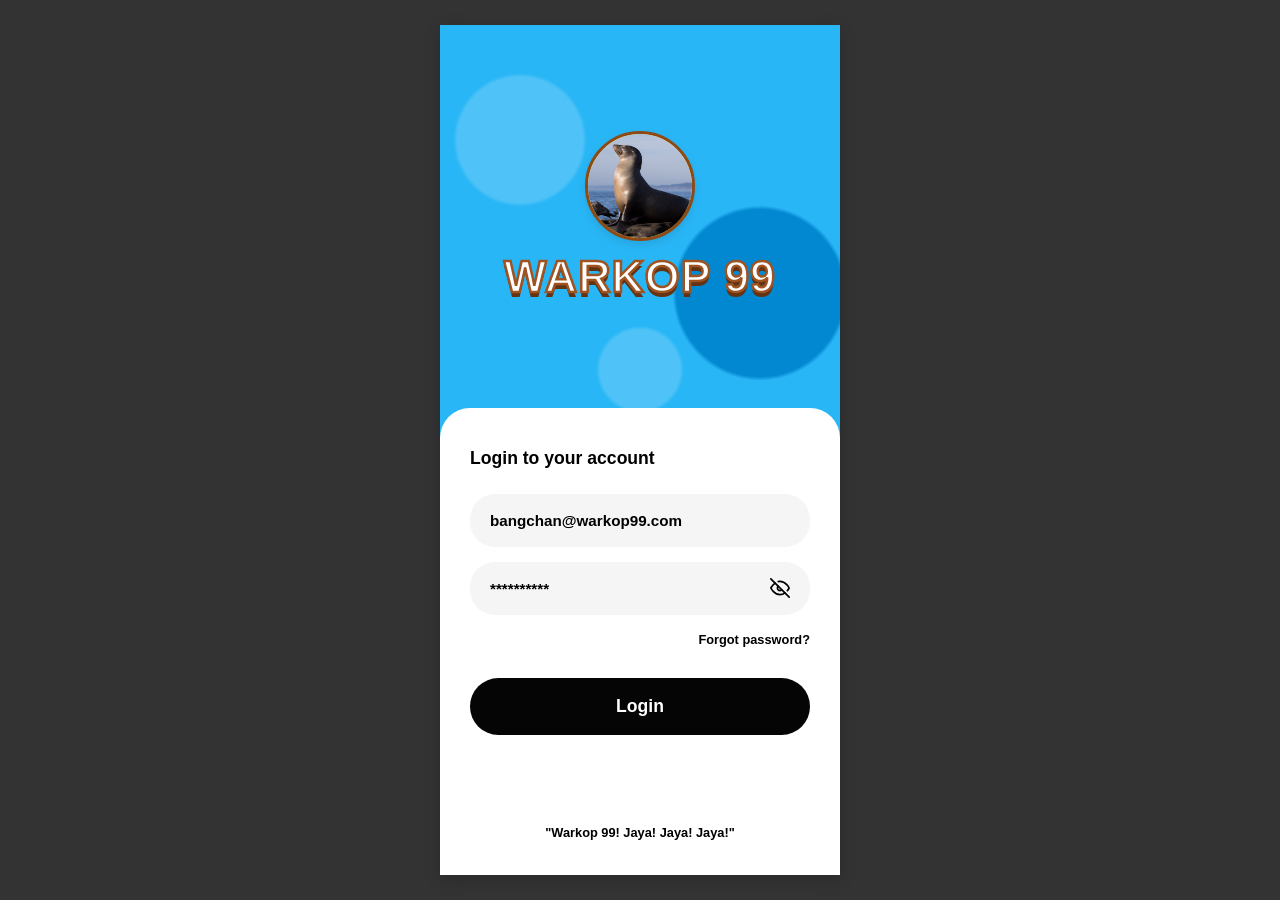
==== frontend/index.html @ da2215fa "warkop99_login.html -> index.html" ====
<!DOCTYPE html>
<html lang="en">
<head>
    <meta charset="UTF-8">
    <meta name="viewport" content="width=device-width, initial-scale=1.0">
    <link rel="stylesheet" href="style.css">
    <script src="script.js" defer></script>
    <title>Login - SistemMonitorW99</title>
</head>
<body>

    <div class="mobile-container">
        <div class="top-section">
            <div class="logo-circle">
                <img src="website_images/logo99.jpg" alt="Warkop 99 Logo" class="logo-image">
            </div>
            <h1 class="brand-text">WARKOP 99</h1>
        </div>

        <div class="bottom-section">
            <h2>Login to your account</h2>
            
            <form action="#" method="POST">
                <div class="input-group">
                    <input type="email" placeholder="bangchan@warkop99.com">
                </div>
                
                <div class="input-group">
                    <input type="password" id="passwordInput" placeholder="**********">
                    <span class="eye-icon" id="togglePassword">
                        <svg id="eyeSlashIcon" xmlns="http://www.w3.org/2000/svg" width="20" height="20" viewBox="0 0 24 24" fill="none" stroke="currentColor" stroke-width="2" stroke-linecap="round" stroke-linejoin="round">
                            <path d="M17.94 17.94A10.07 10.07 0 0 1 12 20c-7 0-11-8-11-8a18.45 18.45 0 0 1 5.06-5.94M9.9 4.24A9.12 9.12 0 0 1 12 4c7 0 11 8 11 8a18.5 18.5 0 0 1-2.16 3.19m-6.72-1.07a3 3 0 1 1-4.24-4.24"></path>
                            <line x1="1" y1="1" x2="23" y2="23"></line>
                        </svg>
                        <svg id="eyeOpenIcon" style="display: none;" xmlns="http://www.w3.org/2000/svg" width="20" height="20" viewBox="0 0 24 24" fill="none" stroke="currentColor" stroke-width="2" stroke-linecap="round" stroke-linejoin="round">
                            <path d="M1 12s4-8 11-8 11 8 11 8-4 8-11 8-11-8-11-8z"></path>
                            <circle cx="12" cy="12" r="3"></circle>
                        </svg>
                    </span>
                </div>

                <div class="forgot-password">
                    <a href="#">Forgot password?</a>
                </div>

                <button type="submit" class="login-btn">Login</button>
            </form>

            <div class="footer-quote">
                "Warkop 99! Jaya! Jaya! Jaya!"
            </div>
        </div>
    </div>
</body>
</html>
---- frontend/style.css ----
* {
    margin: 0;
    padding: 0;
    box-sizing: border-box;
    font-family: -apple-system, BlinkMacSystemFont, "Segoe UI", Roboto, Helvetica, Arial, sans-serif;
    
    -webkit-user-select: none;
    -ms-user-select: none; 
    user-select: none;
}

input, textarea {
    -webkit-user-select: auto;
    -ms-user-select: auto;
    user-select: auto;
}

body {
    background-color: #333;
    display: flex;
    justify-content: center;
    align-items: center;
    min-height: 100vh;
}

.mobile-container {
    width: 100%;
    max-width: 400px;
    height: 100vh;
    max-height: 850px;
    background-color: #29b6f6;
    position: relative;
    overflow: hidden;
    display: flex;
    flex-direction: column;
    box-shadow: 0 4px 15px rgba(0,0,0,0.2);
}

/* ========================================= */
/* LOGIN PAGE STYLES                */
/* ========================================= */

.top-section {
    height: 45%;
    position: relative;
    display: flex;
    flex-direction: column;
    align-items: center;
    justify-content: center;
    background-image: radial-gradient(circle at 20% 30%, #4fc3f7 15%, transparent 16%),
                    radial-gradient(circle at 80% 70%, #0288d1 20%, transparent 21%),
                    radial-gradient(circle at 50% 90%, #4fc3f7 10%, transparent 11%);
}

.logo-circle {
    width: 110px;
    height: 110px;
    background-color: #fce166;
    border-radius: 50%;
    border: 3px solid #8c4a16;
    display: flex;
    justify-content: center;
    align-items: center;
    position: relative;
    box-shadow: 0 4px 8px rgba(0,0,0,0.1);
    z-index: 2;
    overflow: hidden;
}

.logo-image {
    width: 100%;
    height: 100%;
    object-fit: cover;
}

.brand-text {
    font-size: 2.8rem;
    font-weight: 900;
    color: #ffffff;
    text-transform: uppercase;
    -webkit-text-stroke: 2.5px #9e5320;
    text-shadow: 0px 5px 0px #633314;
    margin-top: 10px;
    letter-spacing: 1px;
    z-index: 2;
}

.bottom-section {
    background-color: #ffffff;
    height: 55%;
    border-radius: 30px 30px 0 0;
    padding: 40px 30px 20px 30px;
    display: flex;
    flex-direction: column;
    position: absolute;
    bottom: 0;
    width: 100%;
    z-index: 10;
}

.bottom-section h2 {
    font-size: 1.1rem;
    font-weight: 800;
    color: #000;
    margin-bottom: 25px;
}

.input-group {
    position: relative;
    margin-bottom: 15px;
}

.input-group input {
    width: 100%;
    padding: 18px 20px;
    border-radius: 25px;
    border: none;
    background-color: #f5f5f5;
    font-size: 0.95rem;
    font-weight: 700;
    color: #000;
    outline: none;
}

.input-group input::placeholder {
    color: #000;
    font-weight: 700;
}

.eye-icon {
    position: absolute;
    right: 20px;
    top: 50%;
    transform: translateY(-50%);
    cursor: pointer;
    color: #000000;
    display: flex;
    align-items: center;
}

.forgot-password {
    text-align: right;
    margin-bottom: 30px;
}

.forgot-password a {
    color: #000;
    text-decoration: none;
    font-size: 0.8rem;
    font-weight: 700;
}

.login-btn {
    width: 100%;
    padding: 18px;
    border-radius: 30px;
    border: none;
    background-color: #050505;
    color: #ffffff;
    font-size: 1.1rem;
    font-weight: 600;
    cursor: pointer;
    transition: background-color 0.4s;
}

.login-btn:hover {
    background-color: #333;
}

.footer-quote {
    margin-top: auto;
    text-align: center;
    font-size: 0.8rem;
    font-weight: 600;
    color: #000;
    padding-bottom: 15px;
}

/* ========================================= */
/* DASHBOARD PAGE STYLES             */
/* ========================================= */

.dash-top-section {
    height: 35%;
    position: relative;
    display: flex;
    flex-direction: column;
    align-items: center;
    justify-content: center;
    background-image: radial-gradient(circle at 20% 30%, #4fc3f7 15%, transparent 16%),
                      radial-gradient(circle at 80% 70%, #0288d1 20%, transparent 21%),
                      radial-gradient(circle at 50% 90%, #4fc3f7 10%, transparent 11%);
    padding: 20px;
}

.search-bar {
    width: 100%;
    background: #fff;
    border-radius: 30px;
    display: flex;
    align-items: center;
    padding: 12px 20px;
    z-index: 2;
    box-shadow: 0 4px 10px rgba(0,0,0,0.1);
    flex-shrink: 0;
}

.search-bar svg {
    margin-right: 10px;
    color: #000;
}

.search-bar input {
    border: none;
    outline: none;
    width: 100%;
    font-size: 1rem;
    font-weight: 600;
    color: #666;
}

.dash-bottom-section {
    background-color: #ffffff;
    height: 65%;
    border-radius: 30px 30px 0 0;
    padding: 20px 20px 80px 20px; 
    display: flex;
    flex-direction: column;
    z-index: 10;
    overflow-y: auto;
    scrollbar-width: none; 
}

.dash-bottom-section::-webkit-scrollbar {
    display: none;
}

.menu-header {
    text-align: center;
    margin-bottom: 20px;
}

.menu-divider {
    display: flex;
    align-items: center;
    font-weight: 900;
    font-size: 1.1rem;
    color: #000;
}

.menu-divider::before, .menu-divider::after {
    content: '';
    flex: 1;
    border-bottom: 3px solid #e0e0e0;
    margin: 0 15px;
    border-radius: 2px;
}

.menu-subtitle {
    font-size: 0.75rem;
    font-weight: 700;
    color: #000;
    margin-top: 5px;
}

.menu-subtitle.red-text {
    color: #ff3b30;
}

.product-card {
    display: flex;
    align-items: center;
    background: #fff;
    border-radius: 15px;
    padding: 10px;
    margin-bottom: 15px;
    box-shadow: 0 2px 8px rgba(0,0,0,0.15);
    position: relative;
    cursor: pointer;
    border: 2px solid transparent;
}

.product-img {
    width: 70px;
    height: 70px;
    border-radius: 10px;
    object-fit: cover;
    margin-right: 15px;
}

.product-info {
    flex: 1;
    display: flex;
    flex-direction: column;
    gap: 8px;
}

.info-box {
    background: #dcdcdc;
    padding: 8px 15px;
    border-radius: 8px;
    font-weight: 700;
    font-size: 0.9rem;
    color: #000;
    display: flex;
    justify-content: space-between;
}

.card-trash-btn {
    position: absolute;
    right: -10px;
    top: -10px;
    background: #fff;
    border: 2px solid #ff3b30;
    border-radius: 50%;
    width: 35px;
    height: 35px;
    display: none; 
    justify-content: center;
    align-items: center;
    color: #ff3b30;
    box-shadow: 0 2px 5px rgba(0,0,0,0.2);
    z-index: 5;
}

.delete-mode-active .card-trash-btn {
    display: flex;
}

.action-buttons {
    display: flex;
    justify-content: center;
    gap: 30px;
    margin-top: 10px;
    margin-bottom: 20px;
}

.action-btn {
    width: 50px;
    height: 50px;
    border-radius: 50%;
    border: 2px solid #285e61;
    background: #fff;
    display: flex;
    justify-content: center;
    align-items: center;
    cursor: pointer;
    color: #000;
}

.bottom-nav {
    position: absolute;
    bottom: 20px;
    left: 50%;
    transform: translateX(-50%);
    background: #fff;
    border: 2px solid #000;
    border-radius: 30px;
    display: flex;
    align-items: center;
    padding: 5px 20px;
    gap: 30px;
    z-index: 20;
}

.nav-icon {
    color: #000;
    cursor: pointer;
}

.nav-icon.active {
    background: #dcdcdc;
    padding: 10px;
    border-radius: 50%;
    display: flex;
}

/* Modals */
.modal-overlay {
    position: absolute;
    top: 0;
    left: 0;
    width: 100%;
    height: 100%;
    background: rgba(255, 255, 255, 0.2);
    backdrop-filter: blur(8px);
    -webkit-backdrop-filter: blur(8px);
    z-index: 50;
    display: none;
    justify-content: center;
    align-items: center;
}

.modal-content {
    background: #fff;
    width: 85%;
    border-radius: 20px;
    padding: 25px;
    box-shadow: 0 10px 25px rgba(0,0,0,0.2);
    display: flex;
    flex-direction: column;
    gap: 15px;
}

.modal-header {
    display: flex;
    align-items: center;
    gap: 15px;
    font-size: 1.2rem;
    font-weight: 800;
    color: #000;
}

.modal-header img, .modal-header .img-placeholder {
    width: 60px;
    height: 60px;
    border-radius: 10px;
    object-fit: cover;
}

.img-placeholder {
    background: #dcdcdc;
    display: flex;
    justify-content: center;
    align-items: center;
    font-size: 1.5rem;
}

.modal-box {
    background: #dcdcdc;
    border-radius: 8px;
    padding: 12px 15px;
    display: flex;
    justify-content: space-between;
    align-items: center;
    font-weight: 700;
    color: #000;
}

.modal-box input {
    background: transparent;
    border: none;
    outline: none;
    font-weight: 700;
    width: 100%;
}

.modal-box input::placeholder { color: #666; }

.qty-controls {
    display: flex;
    align-items: center;
    gap: 10px;
}

.qty-btn {
    background: #fff;
    border: none;
    width: 24px;
    height: 24px;
    border-radius: 50%;
    display: flex;
    justify-content: center;
    align-items: center;
    font-weight: bold;
    cursor: pointer;
    box-shadow: 0 1px 3px rgba(0,0,0,0.2);
}

.modal-actions {
    display: flex;
    gap: 15px;
    margin-top: 10px;
}

.modal-btn {
    flex: 1;
    padding: 12px;
    border: none;
    border-radius: 10px;
    font-weight: 800;
    font-size: 1rem;
    color: #fff;
    cursor: pointer;
}

.btn-batal { background-color: #ff4747; }
.btn-simpan { background-color: #5ddc58; }

.delete-text {
    color: #ff3b30;
    font-weight: 900;
    text-align: center;
    width: 100%;
}

/* ========================================= */
/* NOTIFICATION PAGE STYLES                  */
/* ========================================= */

.notif-top-section {
    height: 18%;
    padding-top: 40px;
}

.notif-bottom-section {
    height: 82%;
}

.tabs-wrapper {
    display: flex;
    gap: 10px;
    margin-bottom: 20px;
    padding-bottom: 10px; 
    overflow-x: auto;
    
    flex-shrink: 0; 
    
    scrollbar-width: thin;
    scrollbar-color: #dcdcdc #f0f0f0;
}

.tabs-wrapper::-webkit-scrollbar {
    height: 4px;
}

.tabs-wrapper::-webkit-scrollbar-track {
    background: #f0f0f0;
    border-radius: 2px;
}
.tabs-wrapper::-webkit-scrollbar-thumb {
    background: #dcdcdc;
    border-radius: 2px;
}

.tab-btn {
    flex-shrink: 0;
    padding: 8px 15px;
    border-radius: 12px;
    background-color: #dcdcdc;
    color: #ffffff;
    font-weight: 800;
    font-size: 0.75rem;
    border: none;
    cursor: pointer;
    white-space: nowrap;
    transition: background-color 0.3s;
}

.tab-btn.active-red { background-color: #ff4d4d; }
.tab-btn.active-blue { background-color: #33a1ff; }

.tab-divider {
    height: 4px;
    background-color: #f0f0f0;
    border-radius: 2px;
    margin-bottom: 20px;
    width: 100%;
}
.tab-divider-inner {
    height: 100%;
    background-color: #dcdcdc;
    width: 40%;
    border-radius: 2px;
}

.notif-card {
    display: flex;
    background: #fff;
    border-radius: 15px;
    padding: 12px;
    margin-bottom: 15px;
}

.notif-card.red {
    background-color: #ffebe6;
    border: 2px solid #ffcccc;
}
.notif-card.blue {
    background-color: #e6f5ff;
    border: 2px solid #cce6ff;
}

.notif-img {
    width: 80px;
    height: 80px;
    border-radius: 10px;
    object-fit: cover;
    margin-right: 15px;
}

.notif-content {
    flex: 1;
    display: flex;
    flex-direction: column;
}

.notif-badge {
    color: #fff;
    font-weight: 800;
    font-size: 0.75rem;
    padding: 6px 0;
    text-align: center;
    border-radius: 8px;
    margin-bottom: 10px;
}
.notif-card.red .notif-badge { background-color: #ff4d4d; }
.notif-card.blue .notif-badge { background-color: #33a1ff; }

.notif-text-row {
    display: flex;
    justify-content: space-between;
    font-size: 0.7rem;
    font-weight: 800;
    color: #000;
    margin-bottom: 6px;
    text-transform: uppercase;
}

/* ========================================= */
/* PROFILE & HISTORY PAGE STYLES             */
/* ========================================= */


.hidden {
    display: none !important;
}


.profile-card-header {
    display: flex;
    align-items: center;
    background: #eeeeee; 
    border-radius: 18px;
    padding: 15px;
    margin-bottom: 20px;
}

.profile-avatar {
    width: 75px;
    height: 75px;
    border-radius: 12px;
    object-fit: cover;
    margin-right: 15px;
}

.menu-option-card {
    background-color: #eeeeee;
    border-radius: 18px;
    padding: 18px 20px;
    display: flex;
    align-items: center;
    gap: 15px;
    margin-bottom: 15px;
    cursor: pointer;
    transition: transform 0.2s, background-color 0.2s;
}

.menu-option-card:active {
    transform: scale(0.97);
    background-color: #e0e0e0;
}

.history-item {
    border-radius: 15px;
    padding: 12px;
    display: flex;
    gap: 12px;
    margin-bottom: 15px;
}

.item-baru { 
    background-color: #dbeafe; 
} 

.item-stok { 
    background-color: #fef3c7; 
}

.date-line-divider {
    display: flex;
    justify-content: space-between;
    align-items: center;
    margin: 15px 0;
}

.date-line {
    height: 4px;
    background: #eeeeee;
    flex: 1;
    margin-right: 10px;
    border-radius: 2px;
}

.kembali-btn {
    width: 100%;
    padding: 15px;
    border-radius: 30px;
    border: none;
    background-color: #050505;
    color: #ffffff;
    font-size: 1.1rem;
    font-weight: 600;
    cursor: pointer;
    transition: background-color 0.4s;
}
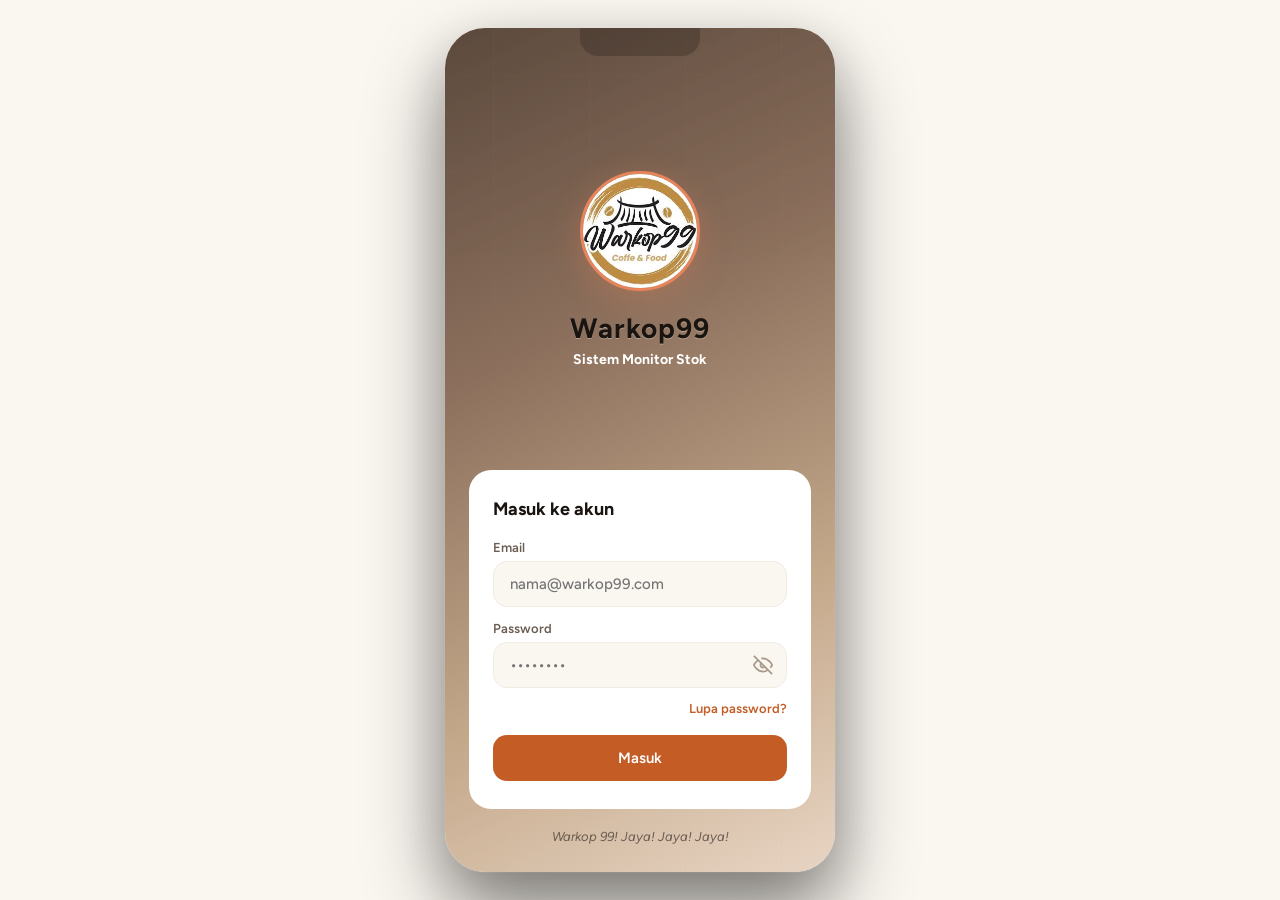
==== commit e361b611: "UI changes" ====
--- a/frontend/index.html
+++ b/frontend/index.html
@@ -1,55 +1,77 @@
 <!DOCTYPE html>
-<html lang="en">
+<html lang="id">
 <head>
     <meta charset="UTF-8">
-    <meta name="viewport" content="width=device-width, initial-scale=1.0">
+    <meta name="viewport" content="width=device-width, initial-scale=1.0, viewport-fit=cover">
+    <title>Warkop 99 — Masuk</title>
+    <link rel="preconnect" href="https://fonts.googleapis.com">
+    <link rel="preconnect" href="https://fonts.gstatic.com" crossorigin>
+    <link href="https://fonts.googleapis.com/css2?family=Figtree:wght@400;500;600;700&display=swap" rel="stylesheet">
     <link rel="stylesheet" href="style.css">
     <script src="script.js" defer></script>
-    <title>Login - SistemMonitorW99</title>
 </head>
 <body>
-
-    <div class="mobile-container">
-        <div class="top-section">
-            <div class="logo-circle">
-                <img src="website_images/logo99.jpg" alt="Warkop 99 Logo" class="logo-image">
-            </div>
-            <h1 class="brand-text">WARKOP 99</h1>
+    <div class="app app--login">
+        <div class="pattern-bg" aria-hidden="true"></div>
+        <div class="login-brand">
+            <img src="website_images/logo99.jpg" alt="Warkop 99" class="login-logo">
+            <h1>Warkop99</h1>
+            <p style="color: white; font-weight: bold;">Sistem Monitor Stok</p>
         </div>
 
-        <div class="bottom-section">
-            <h2>Login to your account</h2>
-            
-            <form action="#" method="POST">
-                <div class="input-group">
-                    <input type="email" placeholder="bangchan@warkop99.com">
+        <div class="login-card">
+            <h2>Masuk ke akun</h2>
+            <form id="loginForm">
+                <div class="field">
+                    <label for="emailInput">Email</label>
+                    <input type="email" id="emailInput" class="field__input" placeholder="nama@warkop99.com" required>
                 </div>
-                
-                <div class="input-group">
-                    <input type="password" id="passwordInput" placeholder="**********">
-                    <span class="eye-icon" id="togglePassword">
-                        <svg id="eyeSlashIcon" xmlns="http://www.w3.org/2000/svg" width="20" height="20" viewBox="0 0 24 24" fill="none" stroke="currentColor" stroke-width="2" stroke-linecap="round" stroke-linejoin="round">
-                            <path d="M17.94 17.94A10.07 10.07 0 0 1 12 20c-7 0-11-8-11-8a18.45 18.45 0 0 1 5.06-5.94M9.9 4.24A9.12 9.12 0 0 1 12 4c7 0 11 8 11 8a18.5 18.5 0 0 1-2.16 3.19m-6.72-1.07a3 3 0 1 1-4.24-4.24"></path>
-                            <line x1="1" y1="1" x2="23" y2="23"></line>
-                        </svg>
-                        <svg id="eyeOpenIcon" style="display: none;" xmlns="http://www.w3.org/2000/svg" width="20" height="20" viewBox="0 0 24 24" fill="none" stroke="currentColor" stroke-width="2" stroke-linecap="round" stroke-linejoin="round">
-                            <path d="M1 12s4-8 11-8 11 8 11 8-4 8-11 8-11-8-11-8z"></path>
-                            <circle cx="12" cy="12" r="3"></circle>
-                        </svg>
-                    </span>
+                <div class="field">
+                    <label for="passwordInput">Password</label>
+                    <div class="field__wrap">
+                        <input type="password" id="passwordInput" class="field__input field__input--icon" placeholder="••••••••" required>
+                        <button type="button" class="field__toggle" id="togglePassword" aria-label="Tampilkan password">
+                            <svg id="eyeSlashIcon" width="20" height="20" viewBox="0 0 24 24" fill="none" stroke="currentColor" stroke-width="2"><path d="M17.94 17.94A10.07 10.07 0 0 1 12 20c-7 0-11-8-11-8a18.45 18.45 0 0 1 5.06-5.94M9.9 4.24A9.12 9.12 0 0 1 12 4c7 0 11 8 11 8a18.5 18.5 0 0 1-2.16 3.19m-6.72-1.07a3 3 0 1 1-4.24-4.24"/><line x1="1" y1="1" x2="23" y2="23"/></svg>
+                            <svg id="eyeOpenIcon" style="display:none" width="20" height="20" viewBox="0 0 24 24" fill="none" stroke="currentColor" stroke-width="2"><path d="M1 12s4-8 11-8 11 8 11 8-4 8-11 8-11-8-11-8z"/><circle cx="12" cy="12" r="3"/></svg>
+                        </button>
+                    </div>
                 </div>
+                <div id="loginErrorMsg" class="error-message"></div>
+                <div class="form-link-row">
+                    <button type="button" class="link-btn" onclick="openForgotModal(event)">Lupa password?</button>
+                </div>
+                <button type="submit" class="btn btn--primary">Masuk</button>
+            </form>
+        </div>
 
-                <div class="forgot-password">
-                    <a href="#">Forgot password?</a>
+        <p class="login-quote">Warkop 99! Jaya! Jaya! Jaya!</p>
+
+        <div class="modal-overlay" id="forgotModal">
+            <div class="modal-sheet">
+                <div class="sheet-handle"></div>
+                <h3 class="sheet-title">Reset password</h3>
+                <p style="font-size:0.875rem;color:var(--ink-muted);margin:-8px 0 16px;">Masukkan email, nama lengkap, dan password baru.</p>
+                <div class="sheet-fields">
+                    <div class="field">
+                        <label for="forgotEmailInput">Email</label>
+                        <input type="email" id="forgotEmailInput" class="field__input" placeholder="...@warkop99.com">
+                    </div>
+                    <div class="field">
+                        <label for="forgotNamaInput">Nama lengkap</label>
+                        <input type="text" id="forgotNamaInput" class="field__input" placeholder="Nama pegawai">
+                    </div>
+                    <div class="field">
+                        <label for="forgotNewPasswordInput">Password baru</label>
+                        <input type="password" id="forgotNewPasswordInput" class="field__input" placeholder="••••••••">
+                    </div>
                 </div>
-
-                <button type="submit" class="login-btn">Login</button>
-            </form>
-
-            <div class="footer-quote">
-                "Warkop 99! Jaya! Jaya! Jaya!"
+                <div id="forgotErrorMsg" class="error-message"></div>
+                <div class="modal-actions">
+                    <button type="button" class="modal-btn btn-batal" onclick="closeForgotModal()">Batal</button>
+                    <button type="button" class="modal-btn btn-simpan" onclick="handleForgotPasswordValidation()">Reset</button>
+                </div>
             </div>
         </div>
     </div>
 </body>
-</html>+</html>
--- a/frontend/style.css
+++ b/frontend/style.css
@@ -1,706 +1,1256 @@
-* {
+/* Theme variables */
+:root {
+    --espresso: #1a1410;
+    --cream: #faf6f0;
+    --cream-dark: #f0ebe3;
+    --surface: #ffffff;
+    --ink: #1a1410;
+    --ink-muted: #6b5d52;
+    --ink-faint: #a89888;
+    --amber: #c45c26;
+    --amber-light: #e8845a;
+    --amber-glow: rgba(196, 92, 38, 0.15);
+    --sage: #3d7a5f;
+    --sage-bg: #e8f3ed;
+    --rose: #c44b4b;
+    --rose-bg: #fceeee;
+    --sky: #4a7fb5;
+    --sky-bg: #eef4fa;
+    --radius: 14px;
+    --radius-lg: 22px;
+    --radius-full: 999px;
+    --font: "Figtree", system-ui, sans-serif;
+    --shadow: 0 2px 12px rgba(26, 20, 16, 0.06);
+    --shadow-lg: 0 16px 48px rgba(26, 20, 16, 0.14);
+    --tab-h: 72px;
+    --fab-dock-h: 56px;
+    --page-bg: #faf6f0;
+}
+
+*, *::before, *::after {
     margin: 0;
     padding: 0;
     box-sizing: border-box;
-    font-family: -apple-system, BlinkMacSystemFont, "Segoe UI", Roboto, Helvetica, Arial, sans-serif;
-    
+}
+
+html { -webkit-font-smoothing: antialiased; }
+
+body {
+    font-family: var(--font);
+    background: var(--page-bg);
+    min-height: 100vh;
+    display: flex;
+    align-items: center;
+    justify-content: center;
+    padding: 16px;
+    color: var(--ink);
+}
+
+input, textarea, button { font-family: inherit; }
+input, textarea { -webkit-user-select: text; user-select: text; }
+
+/* Text selection and drag behavior */
+html, body, .app, .app *:not(input):not(textarea):not(button) {
     -webkit-user-select: none;
-    -ms-user-select: none; 
+    -moz-user-select: none;
+    -ms-user-select: none;
     user-select: none;
 }
 
-input, textarea {
-    -webkit-user-select: auto;
-    -ms-user-select: auto;
-    user-select: auto;
-}
-
-body {
-    background-color: #333;
-    display: flex;
+img, svg, a, button {
+    -webkit-user-drag: none;
+    user-drag: none;
+}
+
+/* Shell */
+.app {
+    width: 100%;
+    max-width: 390px;
+    height: 100vh;
+    max-height: 844px;
+    background: var(--cream);
+    border-radius: 40px;
+    overflow: hidden;
+    display: flex;
+    flex-direction: column;
+    position: relative;
+    box-shadow: 0 0 0 1px rgba(255,255,255,0.06), var(--shadow-lg), 0 40px 80px rgba(0,0,0,0.45);
+}
+
+.app::before {
+    content: "";
+    position: absolute;
+    top: 0;
+    left: 50%;
+    transform: translateX(-50%);
+    width: 120px;
+    height: 28px;
+    background: var(--espresso);
+    border-radius: 0 0 18px 18px;
+    z-index: 100;
+    pointer-events: none;
+}
+
+/* Flowing pattern overlay */
+.pattern-bg {
+    position: absolute;
+    inset: 0;
+    pointer-events: none;
+    z-index: 0;
+    opacity: 0.35;
+    background-image:
+        repeating-linear-gradient(
+            90deg,
+            transparent,
+            transparent 48px,
+            rgba(232, 132, 90, 0.12) 48px,
+            rgba(232, 132, 90, 0.12) 49px
+        ),
+        repeating-linear-gradient(
+            0deg,
+            transparent,
+            transparent 48px,
+            rgba(255, 255, 255, 0.04) 48px,
+            rgba(255, 255, 255, 0.04) 49px
+        );
+    background-size: 96px 96px;
+    animation: patternDrift 24s linear infinite;
+}
+
+.pattern-bg--light {
+    opacity: 0.5;
+    background-image:
+        repeating-linear-gradient(
+            90deg,
+            transparent,
+            transparent 40px,
+            rgba(196, 92, 38, 0.06) 40px,
+            rgba(196, 92, 38, 0.06) 41px
+        ),
+        repeating-linear-gradient(
+            0deg,
+            transparent,
+            transparent 40px,
+            rgba(196, 92, 38, 0.04) 40px,
+            rgba(196, 92, 38, 0.04) 41px
+        );
+    animation: patternDrift 32s linear infinite reverse;
+}
+
+.app--login .pattern-bg {
+    opacity: 0.35;
+}
+
+/* Login */
+.app--login {
+    background: linear-gradient(155deg, #5c4a3d 0%, #8b6f5c 35%, #c4a88a 70%, #e8d5c4 100%);
+    justify-content: flex-start;
+    padding: 52px 24px 28px;
+}
+
+
+.app--login::before {
+    background: rgba(26, 20, 16, 0.25);
+}
+
+
+.app--login > *:not(.pattern-bg):not(.modal-overlay):not(.food-background) {
+    position: relative;
+    z-index: 1;
+}
+
+.app--login .modal-overlay {
+    position: absolute;
+    inset: 0;
+    z-index: 300;
+    align-items: center;
     justify-content: center;
-    align-items: center;
-    min-height: 100vh;
-}
-
-.mobile-container {
+    padding: 20px;
+}
+
+.app--login .modal-sheet {
+    border-radius: var(--radius-lg);
+    max-height: min(520px, 85%);
     width: 100%;
-    max-width: 400px;
-    height: 100vh;
-    max-height: 850px;
-    background-color: #29b6f6;
+    animation: dialogIn 0.28s ease;
+}
+
+.app--login .modal-sheet .sheet-handle {
+    display: none;
+}
+
+@keyframes dialogIn {
+    from {
+        opacity: 0;
+        transform: scale(0.96) translateY(8px);
+    }
+    to {
+        opacity: 1;
+        transform: scale(1) translateY(0);
+    }
+}
+
+.login-brand {
+    flex: 1;
+    display: flex;
+    flex-direction: column;
+    align-items: center;
+    justify-content: center;
+    text-align: center;
+    padding: 20px 0 32px;
+}
+
+.login-logo {
+    width: 120px;
+    height: 120px;
+    border-radius: 50%;
+    object-fit: cover;
+    border: 3px solid var(--amber-light);
+    margin-bottom: 20px;
+    box-shadow: 0 8px 32px rgba(232, 132, 90, 0.3);
+}
+
+/* Login entrance animations */
+.login-logo {
+    transform-origin: center center;
+    opacity: 0;
+    transform: translateY(-6px) scale(0.98);
+    animation: logoIn 720ms cubic-bezier(.2,.9,.3,1) 120ms forwards;
+}
+
+.login-card {
+    opacity: 0;
+    transform: translateY(18px) scale(0.995);
+    animation: cardIn 640ms cubic-bezier(.22,.9,.32,1) 260ms forwards;
+}
+
+@keyframes logoIn {
+    0% { opacity: 0; transform: translateY(-6px) scale(0.98); }
+    60% { opacity: 1; transform: translateY(2px) scale(1.02); }
+    100% { opacity: 1; transform: translateY(0) scale(1); }
+}
+
+@keyframes cardIn {
+    0% { opacity: 0; transform: translateY(18px) scale(0.995); }
+    60% { opacity: 1; transform: translateY(-6px) scale(1.005); }
+    100% { opacity: 1; transform: translateY(0) scale(1); }
+}
+
+.field__input:focus {
+    box-shadow: 0 6px 20px rgba(196,92,38,0.08), 0 0 0 3px var(--amber-glow);
+}
+
+.login-brand h1 {
+    font-size: 1.75rem;
+    font-weight: 700;
+    color: var(--espresso);
+    letter-spacing: 0.04em;
+    text-shadow: 0 1px 0 rgba(255, 255, 255, 0.3);
+}
+
+.login-brand p {
+    font-size: 0.875rem;
+    color: var(--ink-muted);
+    margin-top: 6px;
+}
+
+.login-card {
+    background: var(--surface);
+    border-radius: var(--radius-lg);
+    padding: 28px 24px;
+    width: 100%;
+}
+
+.login-card h2 {
+    font-size: 1.125rem;
+    font-weight: 700;
+    margin-bottom: 20px;
+}
+
+.login-quote {
+    text-align: center;
+    font-size: 0.8125rem;
+    color: var(--ink-muted);
+    margin-top: 20px;
+    font-style: italic;
+}
+
+/* Header */
+.app-header {
+    flex-shrink: 0;
+    padding: 44px 20px 14px;
+    background: rgba(250, 246, 240, 0.92);
+    backdrop-filter: blur(8px);
+    border-bottom: 1px solid var(--cream-dark);
+    z-index: 10;
     position: relative;
-    overflow: hidden;
-    display: flex;
-    flex-direction: column;
-    box-shadow: 0 4px 15px rgba(0,0,0,0.2);
-}
-
-/* ========================================= */
-/* LOGIN PAGE STYLES                */
-/* ========================================= */
-
-.top-section {
-    height: 45%;
-    position: relative;
-    display: flex;
-    flex-direction: column;
-    align-items: center;
-    justify-content: center;
-    background-image: radial-gradient(circle at 20% 30%, #4fc3f7 15%, transparent 16%),
-                    radial-gradient(circle at 80% 70%, #0288d1 20%, transparent 21%),
-                    radial-gradient(circle at 50% 90%, #4fc3f7 10%, transparent 11%);
-}
-
-.logo-circle {
-    width: 110px;
-    height: 110px;
-    background-color: #fce166;
-    border-radius: 50%;
-    border: 3px solid #8c4a16;
-    display: flex;
-    justify-content: center;
-    align-items: center;
-    position: relative;
-    box-shadow: 0 4px 8px rgba(0,0,0,0.1);
-    z-index: 2;
-    overflow: hidden;
-}
-
-.logo-image {
-    width: 100%;
-    height: 100%;
-    object-fit: cover;
-}
-
-.brand-text {
-    font-size: 2.8rem;
-    font-weight: 900;
-    color: #ffffff;
-    text-transform: uppercase;
-    -webkit-text-stroke: 2.5px #9e5320;
-    text-shadow: 0px 5px 0px #633314;
-    margin-top: 10px;
-    letter-spacing: 1px;
-    z-index: 2;
-}
-
-.bottom-section {
-    background-color: #ffffff;
-    height: 55%;
-    border-radius: 30px 30px 0 0;
-    padding: 40px 30px 20px 30px;
-    display: flex;
-    flex-direction: column;
-    position: absolute;
-    bottom: 0;
-    width: 100%;
-    z-index: 10;
-}
-
-.bottom-section h2 {
-    font-size: 1.1rem;
-    font-weight: 800;
-    color: #000;
-    margin-bottom: 25px;
-}
-
-.input-group {
-    position: relative;
-    margin-bottom: 15px;
-}
-
-.input-group input {
-    width: 100%;
-    padding: 18px 20px;
-    border-radius: 25px;
-    border: none;
-    background-color: #f5f5f5;
-    font-size: 0.95rem;
-    font-weight: 700;
-    color: #000;
-    outline: none;
-}
-
-.input-group input::placeholder {
-    color: #000;
-    font-weight: 700;
-}
-
-.eye-icon {
-    position: absolute;
-    right: 20px;
-    top: 50%;
-    transform: translateY(-50%);
-    cursor: pointer;
-    color: #000000;
-    display: flex;
-    align-items: center;
-}
-
-.forgot-password {
-    text-align: right;
-    margin-bottom: 30px;
-}
-
-.forgot-password a {
-    color: #000;
-    text-decoration: none;
-    font-size: 0.8rem;
-    font-weight: 700;
-}
-
-.login-btn {
-    width: 100%;
-    padding: 18px;
-    border-radius: 30px;
-    border: none;
-    background-color: #050505;
-    color: #ffffff;
-    font-size: 1.1rem;
-    font-weight: 600;
-    cursor: pointer;
-    transition: background-color 0.4s;
-}
-
-.login-btn:hover {
-    background-color: #333;
-}
-
-.footer-quote {
-    margin-top: auto;
-    text-align: center;
-    font-size: 0.8rem;
-    font-weight: 600;
-    color: #000;
-    padding-bottom: 15px;
-}
-
-/* ========================================= */
-/* DASHBOARD PAGE STYLES             */
-/* ========================================= */
-
-.dash-top-section {
-    height: 35%;
-    position: relative;
-    display: flex;
-    flex-direction: column;
-    align-items: center;
-    justify-content: center;
-    background-image: radial-gradient(circle at 20% 30%, #4fc3f7 15%, transparent 16%),
-                      radial-gradient(circle at 80% 70%, #0288d1 20%, transparent 21%),
-                      radial-gradient(circle at 50% 90%, #4fc3f7 10%, transparent 11%);
-    padding: 20px;
-}
-
-.search-bar {
-    width: 100%;
-    background: #fff;
-    border-radius: 30px;
-    display: flex;
-    align-items: center;
-    padding: 12px 20px;
-    z-index: 2;
-    box-shadow: 0 4px 10px rgba(0,0,0,0.1);
-    flex-shrink: 0;
-}
-
-.search-bar svg {
-    margin-right: 10px;
-    color: #000;
-}
-
-.search-bar input {
+}
+
+.app-header__top {
+    display: flex;
+    align-items: flex-start;
+    justify-content: space-between;
+    margin-bottom: 14px;
+}
+
+.app-header h1 {
+    font-size: 1.375rem;
+    font-weight: 700;
+    letter-spacing: -0.02em;
+}
+
+.app-header__hint {
+    font-size: 0.8125rem;
+    color: var(--ink-muted);
+    margin-top: 2px;
+    font-weight: 500;
+}
+
+.app-header__hint.is-danger {
+    color: var(--rose);
+    font-weight: 600;
+}
+
+/* Search bar */
+.search {
+    display: flex;
+    align-items: center;
+    gap: 10px;
+    background: var(--surface);
+    border: 1px solid var(--cream-dark);
+    border-radius: var(--radius-full);
+    padding: 10px 16px;
+}
+
+.search:focus-within {
+    border-color: var(--amber);
+    box-shadow: 0 0 0 3px var(--amber-glow);
+}
+
+.search svg { color: var(--ink-faint); flex-shrink: 0; }
+
+
+.search input {
     border: none;
     outline: none;
     width: 100%;
+    font-size: 0.9375rem;
+    font-weight: 500;
+    background: transparent;
+}
+
+/* Main */
+.app-main {
+    flex: 1;
+    overflow-y: auto;
+    padding: 16px 20px calc(var(--tab-h) + 20px);
+    scrollbar-width: none;
+    position: relative;
+    z-index: 1;
+}
+
+.app-main--stock {
+    padding-bottom: calc(var(--tab-h) + var(--fab-dock-h) + 28px);
+}
+
+.app-main::-webkit-scrollbar { display: none; }
+
+/* Tab bar */
+.tab-bar {
+    position: absolute;
+    bottom: 0;
+    left: 0;
+    right: 0;
+    height: var(--tab-h);
+    background: rgba(255, 255, 255, 0.94);
+    backdrop-filter: blur(16px);
+    border-top: 1px solid var(--cream-dark);
+    display: flex;
+    padding: 8px 12px 20px;
+    gap: 4px;
+    z-index: 50;
+    box-shadow: 0 -8px 24px rgba(26, 20, 16, 0.06);
+}
+
+
+.tab-bar__item {
+    flex: 1;
+    display: flex;
+    flex-direction: column;
+    align-items: center;
+    justify-content: center;
+    gap: 4px;
+    text-decoration: none;
+    color: var(--ink-faint);
+    font-size: 0.625rem;
+    font-weight: 700;
+    text-transform: uppercase;
+    letter-spacing: 0.05em;
+    border: none;
+    background: none;
+    cursor: pointer;
+    border-radius: 14px;
+    padding: 8px 4px;
+    transition: color 0.2s, background 0.2s, transform 0.15s;
+    position: relative;
+}
+
+.tab-bar__item svg {
+    width: 22px;
+    height: 22px;
+    transition: transform 0.2s;
+}
+
+.tab-bar__item:hover {
+    color: var(--ink-muted);
+}
+
+.tab-bar__item.is-active {
+    color: var(--amber);
+    background: linear-gradient(180deg, var(--amber-glow) 0%, rgba(196, 92, 38, 0.08) 100%);
+    box-shadow: inset 0 1px 0 rgba(255, 255, 255, 0.8);
+}
+
+.tab-bar__item.is-active svg {
+    transform: translateY(-1px);
+}
+
+/* FAB dock */
+.fab-dock {
+    position: absolute;
+    left: 0;
+    right: 0;
+    bottom: var(--tab-h);
+    height: var(--fab-dock-h);
+    display: flex;
+    align-items: center;
+    justify-content: flex-end;
+    gap: 10px;
+    padding: 0 20px 8px;
+    z-index: 45;
+    pointer-events: none;
+    background: linear-gradient(
+        to top,
+        var(--cream) 0%,
+        rgba(250, 246, 240, 0.95) 55%,
+        transparent 100%
+    );
+}
+
+.fab-dock .fab {
+    pointer-events: auto;
+}
+
+.fab {
+    width: 48px;
+    height: 48px;
+    border-radius: 50%;
+    border: none;
+    display: flex;
+    align-items: center;
+    justify-content: center;
+    cursor: pointer;
+    box-shadow: 0 4px 16px rgba(26, 20, 16, 0.15);
+    transition: transform 0.12s, box-shadow 0.12s;
+    flex-shrink: 0;
+}
+
+.fab:active { transform: scale(0.92); }
+.fab--add { background: var(--amber); color: #fff; }
+.fab--del {
+    background: var(--surface);
+    color: var(--rose);
+    border: 1px solid var(--cream-dark);
+}
+
+.fab--del.is-active {
+    background: var(--rose);
+    color: #fff;
+    border-color: var(--rose);
+    box-shadow: 0 0 0 3px var(--rose-bg);
+}
+
+/* Products */
+.product-list { display: flex; flex-direction: column; gap: 10px; }
+
+.product-card {
+    display: flex;
+    align-items: center;
+    gap: 14px;
+    background: var(--surface);
+    border-radius: 18px;
+    padding: 16px 16px 16px 18px;
+    border: 1px solid var(--cream-dark);
+    box-shadow: 0 6px 20px rgba(26,20,16,0.06);
+    cursor: pointer;
+    position: relative;
+    transition: box-shadow 0.15s;
+}
+
+.product-card:hover { 
+    box-shadow: 0 14px 40px rgba(26,20,16,0.12);
+    transform: translateY(-4px);
+}
+
+
+.product-card__thumb {
+    width: 76px;
+    height: 76px;
+    border-radius: 14px;
+    background-size: cover;
+    background-position: center;
+    background-color: var(--cream-dark);
+    flex-shrink: 0;
+    box-shadow: 0 8px 24px rgba(26,20,16,0.08);
+    border: 2px solid rgba(255,255,255,0.06);
+}
+
+.product-card__body { flex: 1; min-width: 0; }
+
+.product-card__name {
+    font-weight: 700;
+    font-size: 1.0625rem;
+    margin-bottom: 8px;
+    line-height: 1.15;
+    display: -webkit-box;
+    -webkit-line-clamp: 2;
+    -webkit-box-orient: vertical;
+    overflow: hidden;
+}
+
+/* Inner grey blocks */
+.product-card__info {
+    display: flex;
+    flex-direction: column;
+    gap: 10px;
+    margin-left: 6px;
+}
+
+.inner-block {
+    background: var(--cream-dark);
+    border-radius: 12px;
+    padding: 10px 12px;
+    display: flex;
+    align-items: center;
+    justify-content: space-between;
+    gap: 12px;
+    box-shadow: inset 0 1px 0 rgba(255,255,255,0.6);
+}
+
+.inner-block--name {
+    justify-content: center;
+    font-weight: 700;
+    color: var(--espresso);
+}
+
+
+.inner-block--stock {
+    padding: 8px 12px;
+}
+
+.inner-block--stock .label {
+    font-size: 0.75rem;
+    font-weight: 700;
+    color: var(--ink-muted);
+}
+
+.inner-block--stock .value {
+    font-size: 0.95rem;
+    font-weight: 800;
+    color: var(--ink);
+}
+
+.product-card__thumb { margin-left: 2px; }
+
+.product-card--ok::before { background: var(--sage); }
+.product-card--mid::before { background: #c9a227; }
+.product-card--low::before { background: var(--rose); }
+
+.product-card__stock {
+    display: flex;
+    align-items: center;
+    gap: 12px;
+}
+
+.stock-pill {
+    display: inline-flex;
+    align-items: center;
+    gap: 10px;
+    padding: 8px 14px;
+    border-radius: var(--radius-full);
+    font-weight: 700;
+    font-size: 0.9375rem;
+    color: #fff;
+    box-shadow: 0 6px 18px rgba(26,20,16,0.08);
+}
+
+.stock-pill--ok { background: var(--sage); }
+.stock-pill--mid { background: #c9a227; }
+.stock-pill--low { background: var(--rose); }
+
+.stock-pill__label {
+    font-size: 0.75rem;
+    font-weight: 600;
+    opacity: 0.95;
+    color: rgba(255,255,255,0.92);
+}
+
+.stock-pill__value {
+    font-size: 1.125rem;
+    font-weight: 900;
+    line-height: 1;
+}
+
+.product-card__qty {
+    font-size: 0.875rem;
+    font-weight: 700;
+    color: var(--ink-muted);
+}
+
+.product-card__delete {
+    position: absolute;
+    top: -6px;
+    right: -6px;
+    width: 30px;
+    height: 30px;
+    border-radius: 50%;
+    background: var(--rose);
+    color: #fff;
+    border: 2px solid var(--surface);
+    display: none;
+    align-items: center;
+    justify-content: center;
+    cursor: pointer;
+    z-index: 2;
+}
+
+.delete-mode-active .product-card__delete { display: flex; }
+.delete-mode-active .product-card {
+    outline: 2px dashed var(--rose);
+    outline-offset: 2px;
+}
+
+/* Notifications */
+.segment {
+    display: flex;
+    gap: 4px;
+    padding: 4px;
+    background: var(--cream-dark);
+    border-radius: var(--radius-full);
+    margin-bottom: 16px;
+}
+
+.segment__btn,
+.tab-btn {
+    flex: 1;
+    padding: 8px 10px;
+    border: none;
+    border-radius: var(--radius-full);
+    font-size: 0.6875rem;
+    font-weight: 700;
+    color: var(--ink-muted);
+    background: transparent;
+    cursor: pointer;
+    transition: all 0.2s;
+    white-space: nowrap;
+}
+
+.tab-btn.active-red,
+.segment__btn.is-active-red {
+    background: var(--rose-bg);
+    color: var(--rose);
+}
+
+.tab-btn.active-blue,
+.segment__btn.is-active-blue {
+    background: var(--sky-bg);
+    color: var(--sky);
+}
+
+.tabs-wrapper {
+    display: flex;
+    gap: 4px;
+    padding: 4px;
+    background: var(--cream-dark);
+    border-radius: var(--radius-full);
+    margin-bottom: 16px;
+    overflow-x: auto;
+}
+
+.notif-card {
+    display: flex;
+    gap: 14px;
+    padding: 14px;
+    background: var(--surface);
+    border-radius: var(--radius);
+    border: 1px solid var(--cream-dark);
+    margin-bottom: 10px;
+    box-shadow: var(--shadow);
+}
+
+.notif-card.red { border-left: 3px solid var(--rose); }
+.notif-card.blue { border-left: 3px solid var(--sky); }
+
+.notif-card__thumb {
+    width: 54px;
+    height: 54px;
+    border-radius: 10px;
+    background-size: cover;
+    background-position: center;
+    background-color: var(--cream-dark);
+    flex-shrink: 0;
+}
+
+.notif-card__body { flex: 1; min-width: 0; }
+
+.notif-badge {
+    display: inline-block;
+    font-size: 0.625rem;
+    font-weight: 700;
+    text-transform: uppercase;
+    letter-spacing: 0.05em;
+    padding: 3px 8px;
+    border-radius: 6px;
+    margin-bottom: 6px;
+}
+
+.notif-card.red .notif-badge { background: var(--rose-bg); color: var(--rose); }
+.notif-card.blue .notif-badge { background: var(--sky-bg); color: var(--sky); }
+
+.notif-text-row {
+    display: flex;
+    justify-content: space-between;
+    font-size: 0.8125rem;
+    margin-bottom: 2px;
+}
+
+.notif-text-row span:first-child { color: var(--ink-faint); font-weight: 500; }
+.notif-text-row span:last-child {
+    font-weight: 600;
+    max-width: 55%;
+    overflow: hidden;
+    text-overflow: ellipsis;
+    white-space: nowrap;
+}
+
+/* Profile */
+.profile-card {
+    display: flex;
+    align-items: center;
+    gap: 16px;
+    padding: 20px;
+    background: var(--espresso);
+    border-radius: var(--radius-lg);
+    color: var(--cream);
+    margin-bottom: 24px;
+}
+
+.profile-card__avatar-wrap {
+    position: relative;
+    cursor: pointer;
+    flex-shrink: 0;
+}
+
+.profile-card__avatar {
+    width: 64px;
+    height: 64px;
+    border-radius: 50%;
+    object-fit: cover;
+    border: 2px solid var(--amber-light);
+}
+
+.profile-card__edit {
+    position: absolute;
+    bottom: 0;
+    right: 0;
+    width: 22px;
+    height: 22px;
+    background: var(--amber);
+    border-radius: 50%;
+    border: 2px solid var(--espresso);
+    font-size: 10px;
+    display: flex;
+    align-items: center;
+    justify-content: center;
+}
+
+.profile-card h2 { font-size: 1.125rem; font-weight: 700; }
+.profile-card p { font-size: 0.8125rem; opacity: 0.6; margin-top: 2px; }
+
+.settings-label {
+    font-size: 0.6875rem;
+    font-weight: 700;
+    text-transform: uppercase;
+    letter-spacing: 0.08em;
+    color: var(--ink-faint);
+    margin-bottom: 8px;
+    padding-left: 2px;
+}
+
+.settings-list {
+    border-radius: var(--radius);
+    overflow: hidden;
+    border: 1px solid var(--cream-dark);
+    margin-bottom: 20px;
+}
+
+.settings-item {
+    display: flex;
+    align-items: center;
+    gap: 14px;
+    padding: 14px 16px;
+    background: var(--surface);
+    cursor: pointer;
+    border-bottom: 1px solid var(--cream-dark);
+    transition: background 0.12s;
+}
+
+.settings-item:last-child { border-bottom: none; }
+.settings-item:hover { background: var(--cream); }
+.settings-item img,
+.settings-item__icon { width: 32px; height: 32px; object-fit: contain; }
+.settings-item__icon {
+    display: inline-flex;
+    align-items: center;
+    justify-content: center;
+    border-radius: 12px;
+    background: var(--cream-dark);
+    color: var(--ink);
     font-size: 1rem;
-    font-weight: 600;
-    color: #666;
-}
-
-.dash-bottom-section {
-    background-color: #ffffff;
-    height: 65%;
-    border-radius: 30px 30px 0 0;
-    padding: 20px 20px 80px 20px; 
+    flex-shrink: 0;
+}
+.settings-item h3 { font-size: 0.9375rem; font-weight: 600; }
+.settings-item p { font-size: 0.8125rem; color: var(--ink-muted); margin-top: 1px; }
+
+.settings-item--logout {
+    justify-content: center;
+    border: 1px solid rgba(240, 212, 212, 0.9);
+    border-radius: var(--radius);
+    background: var(--rose-bg);
+    color: var(--rose);
+    font-weight: 600;
+    margin-top: 4px;
+}
+
+.settings-item--logout h3 { color: var(--rose); }
+
+
+/* History */
+.view-hidden, .hidden { display: none !important; }
+
+.btn-text {
+    display: inline-flex;
+    align-items: center;
+    gap: 4px;
+    font-size: 0.875rem;
+    font-weight: 600;
+    color: var(--amber);
+    background: none;
+    border: none;
+    cursor: pointer;
+    margin-bottom: 16px;
+    padding: 0;
+}
+
+.timeline-date,
+.menu-divider {
+    font-size: 0.75rem;
+    font-weight: 700;
+    color: var(--ink-faint);
+    text-transform: uppercase;
+    letter-spacing: 0.06em;
+    margin: 18px 0 10px;
+    display: flex;
+    align-items: center;
+    gap: 12px;
+}
+
+.timeline-date::after,
+.menu-divider::after {
+    content: "";
+    flex: 1;
+    height: 1px;
+    background: var(--cream-dark);
+}
+
+.menu-divider::before { display: none; }
+
+.history-card {
+    display: flex;
+    gap: 14px;
+    padding: 14px;
+    background: var(--surface);
+    border-radius: var(--radius);
+    border: 1px solid var(--cream-dark);
+    border-left: 4px solid var(--accent, var(--sky));
+    margin-bottom: 10px;
+    box-shadow: var(--shadow);
+}
+
+.history-avatar {
+    width: 48px;
+    height: 48px;
+    border-radius: 12px;
+    object-fit: cover;
+    flex-shrink: 0;
+    border: 1px solid var(--cream-dark);
+}
+
+.history-body { flex: 1; min-width: 0; }
+
+.history-card__head {
+    display: flex;
+    align-items: center;
+    justify-content: space-between;
+    gap: 8px;
+    margin-bottom: 10px;
+    flex-wrap: wrap;
+}
+
+.history-badge {
+    font-size: 0.625rem;
+    font-weight: 700;
+    text-transform: uppercase;
+    letter-spacing: 0.04em;
+    padding: 4px 8px;
+    border-radius: 6px;
+}
+
+.history-user {
+    font-size: 0.8125rem;
+    font-weight: 600;
+    color: var(--ink-muted);
+}
+
+.history-meta {
     display: flex;
     flex-direction: column;
-    z-index: 10;
-    overflow-y: auto;
-    scrollbar-width: none; 
-}
-
-.dash-bottom-section::-webkit-scrollbar {
-    display: none;
-}
-
-.menu-header {
-    text-align: center;
-    margin-bottom: 20px;
-}
-
-.menu-divider {
-    display: flex;
-    align-items: center;
-    font-weight: 900;
-    font-size: 1.1rem;
-    color: #000;
-}
-
-.menu-divider::before, .menu-divider::after {
-    content: '';
-    flex: 1;
-    border-bottom: 3px solid #e0e0e0;
-    margin: 0 15px;
-    border-radius: 2px;
-}
-
-.menu-subtitle {
-    font-size: 0.75rem;
-    font-weight: 700;
-    color: #000;
-    margin-top: 5px;
-}
-
-.menu-subtitle.red-text {
-    color: #ff3b30;
-}
-
-.product-card {
-    display: flex;
-    align-items: center;
-    background: #fff;
-    border-radius: 15px;
-    padding: 10px;
-    margin-bottom: 15px;
-    box-shadow: 0 2px 8px rgba(0,0,0,0.15);
-    position: relative;
-    cursor: pointer;
-    border: 2px solid transparent;
-}
-
-.product-img {
-    width: 70px;
-    height: 70px;
-    border-radius: 10px;
-    object-fit: cover;
-    margin-right: 15px;
-}
-
-.product-info {
-    flex: 1;
-    display: flex;
-    flex-direction: column;
+    gap: 6px;
+}
+
+.history-meta__row {
+    display: grid;
+    grid-template-columns: 72px 1fr;
     gap: 8px;
-}
-
-.info-box {
-    background: #dcdcdc;
-    padding: 8px 15px;
-    border-radius: 8px;
-    font-weight: 700;
-    font-size: 0.9rem;
-    color: #000;
-    display: flex;
-    justify-content: space-between;
-}
-
-.card-trash-btn {
+    align-items: baseline;
+    font-size: 0.8125rem;
+}
+
+.history-meta__row dt {
+    color: var(--ink-faint);
+    font-weight: 500;
+}
+
+.history-meta__row dd {
+    font-weight: 600;
+    color: var(--ink);
+    text-align: right;
+    word-break: break-word;
+}
+
+/* Forms */
+.field { margin-bottom: 14px; }
+
+.field label {
+    display: block;
+    font-size: 0.8125rem;
+    font-weight: 600;
+    color: var(--ink-muted);
+    margin-bottom: 6px;
+}
+
+.field__wrap { position: relative; }
+
+.field__input {
+    width: 100%;
+    padding: 13px 16px;
+    border: 1px solid var(--cream-dark);
+    border-radius: var(--radius);
+    font-size: 0.9375rem;
+    font-weight: 500;
+    background: var(--cream);
+    outline: none;
+    transition: border-color 0.2s, box-shadow 0.2s;
+}
+
+.field__input:focus {
+    border-color: var(--amber);
+    box-shadow: 0 0 0 3px var(--amber-glow);
+    background: var(--surface);
+}
+
+.field__input--icon { padding-right: 44px; }
+
+.field__toggle {
     position: absolute;
-    right: -10px;
-    top: -10px;
-    background: #fff;
-    border: 2px solid #ff3b30;
-    border-radius: 50%;
-    width: 35px;
-    height: 35px;
-    display: none; 
-    justify-content: center;
-    align-items: center;
-    color: #ff3b30;
-    box-shadow: 0 2px 5px rgba(0,0,0,0.2);
-    z-index: 5;
-}
-
-.delete-mode-active .card-trash-btn {
-    display: flex;
-}
-
-.action-buttons {
-    display: flex;
-    justify-content: center;
-    gap: 30px;
-    margin-top: 10px;
-    margin-bottom: 20px;
-}
-
-.action-btn {
-    width: 50px;
-    height: 50px;
-    border-radius: 50%;
-    border: 2px solid #285e61;
-    background: #fff;
-    display: flex;
-    justify-content: center;
-    align-items: center;
-    cursor: pointer;
-    color: #000;
-}
-
-.bottom-nav {
-    position: absolute;
-    bottom: 20px;
-    left: 50%;
-    transform: translateX(-50%);
-    background: #fff;
-    border: 2px solid #000;
-    border-radius: 30px;
-    display: flex;
-    align-items: center;
-    padding: 5px 20px;
-    gap: 30px;
-    z-index: 20;
-}
-
-.nav-icon {
-    color: #000;
-    cursor: pointer;
-}
-
-.nav-icon.active {
-    background: #dcdcdc;
-    padding: 10px;
-    border-radius: 50%;
-    display: flex;
+    right: 10px;
+    top: 50%;
+    transform: translateY(-50%);
+    background: none;
+    border: none;
+    cursor: pointer;
+    color: var(--ink-faint);
+    display: flex;
+    padding: 4px;
+}
+
+.form-link-row {
+    text-align: right;
+    margin: -4px 0 18px;
+}
+
+.form-link-row a,
+.link-btn {
+    font-size: 0.8125rem;
+    font-weight: 600;
+    color: var(--amber);
+    text-decoration: none;
+}
+
+.link-btn {
+    background: none;
+    border: none;
+    cursor: pointer;
+    padding: 0;
+}
+
+.link-btn:hover {
+    text-decoration: underline;
+}
+
+.btn {
+    width: 100%;
+    padding: 14px;
+    border: none;
+    border-radius: var(--radius);
+    font-size: 0.9375rem;
+    font-weight: 600;
+    cursor: pointer;
+    transition: transform 0.12s, opacity 0.12s;
+}
+
+.btn:active { transform: scale(0.98); }
+.btn--primary { background: var(--amber); color: #fff; }
+.btn--ghost { background: var(--cream-dark); color: var(--ink); }
+.btn--danger,
+.modal-btn.btn--danger { background: var(--rose); color: #fff; }
+.btn--success { background: var(--sage); color: #fff; }
+
+.btn-row { display: flex; gap: 10px; margin-top: 8px; }
+.btn-row .btn { flex: 1; }
+
+.kembali-btn {
+    width: 100%;
+    padding: 13px;
+    border: none;
+    border-radius: var(--radius);
+    background: var(--cream-dark);
+    font-weight: 600;
+    cursor: pointer;
+    margin-bottom: 16px;
 }
 
 /* Modals */
 .modal-overlay {
     position: absolute;
-    top: 0;
-    left: 0;
+    inset: 0;
+    background: rgba(26, 20, 16, 0.45);
+    backdrop-filter: blur(4px);
+    z-index: 200;
+    display: none;
+    align-items: flex-end;
+}
+
+.modal-overlay.is-open { display: flex; }
+
+.modal-sheet {
+    background: var(--surface);
     width: 100%;
-    height: 100%;
-    background: rgba(255, 255, 255, 0.2);
-    backdrop-filter: blur(8px);
-    -webkit-backdrop-filter: blur(8px);
-    z-index: 50;
-    display: none;
-    justify-content: center;
-    align-items: center;
-}
-
-.modal-content {
-    background: #fff;
-    width: 85%;
-    border-radius: 20px;
-    padding: 25px;
-    box-shadow: 0 10px 25px rgba(0,0,0,0.2);
-    display: flex;
-    flex-direction: column;
-    gap: 15px;
-}
-
-.modal-header {
-    display: flex;
-    align-items: center;
-    gap: 15px;
-    font-size: 1.2rem;
-    font-weight: 800;
-    color: #000;
-}
-
-.modal-header img, .modal-header .img-placeholder {
-    width: 60px;
-    height: 60px;
-    border-radius: 10px;
-    object-fit: cover;
-}
-
-.img-placeholder {
-    background: #dcdcdc;
-    display: flex;
-    justify-content: center;
-    align-items: center;
-    font-size: 1.5rem;
-}
-
-.modal-box {
-    background: #dcdcdc;
-    border-radius: 8px;
-    padding: 12px 15px;
-    display: flex;
+    max-height: 88%;
+    border-radius: var(--radius-lg) var(--radius-lg) 0 0;
+    padding: 12px 20px 28px;
+    overflow-y: auto;
+    animation: sheetUp 0.28s ease;
+}
+
+@keyframes sheetUp {
+    from { transform: translateY(100%); }
+    to { transform: translateY(0); }
+}
+
+.sheet-handle {
+    width: 40px;
+    height: 4px;
+    background: var(--cream-dark);
+    border-radius: var(--radius-full);
+    margin: 0 auto 16px;
+}
+
+.sheet-title { font-size: 1.125rem; font-weight: 700; margin-bottom: 16px; }
+
+.sheet-row {
+    display: flex;
+    align-items: center;
     justify-content: space-between;
-    align-items: center;
-    font-weight: 700;
-    color: #000;
-}
-
-.modal-box input {
-    background: transparent;
+    padding: 14px 16px;
+    background: var(--cream);
+    border-radius: var(--radius);
+    margin-bottom: 10px;
+    font-weight: 600;
+    font-size: 0.875rem;
+}
+
+.sheet-row input {
     border: none;
     outline: none;
-    font-weight: 700;
+    background: transparent;
+    font-size: 0.9375rem;
+    font-weight: 500;
     width: 100%;
 }
 
-.modal-box input::placeholder { color: #666; }
-
-.qty-controls {
-    display: flex;
-    align-items: center;
-    gap: 10px;
-}
+.sheet-product {
+    display: flex;
+    align-items: center;
+    gap: 14px;
+    margin-bottom: 16px;
+}
+
+.sheet-thumb {
+    width: 56px;
+    height: 56px;
+    border-radius: 12px;
+    background-size: cover;
+    background-position: center;
+    background-repeat: no-repeat;
+    background-color: var(--cream-dark);
+    cursor: pointer;
+    flex-shrink: 0;
+    display: flex;
+    align-items: center;
+    justify-content: center;
+    overflow: hidden;
+    position: relative;
+    font-size: 1.25rem;
+    color: var(--ink-faint);
+}
+
+.sheet-thumb--sm {
+    width: 56px;
+    height: 56px;
+}
+
+.sheet-product__label {
+    font-size: 0.75rem;
+    color: var(--ink-faint);
+    font-weight: 500;
+    margin-bottom: 2px;
+}
+
+.sheet-upload {
+    display: flex;
+    align-items: center;
+    justify-content: center;
+    width: 100%;
+    height: 112px;
+    max-height: 112px;
+    margin-bottom: 16px;
+    border-radius: var(--radius);
+    border: 2px dashed var(--cream-dark);
+    background-color: var(--cream);
+    background-size: cover;
+    background-position: center;
+    background-repeat: no-repeat;
+    cursor: pointer;
+    overflow: hidden;
+    transition: border-color 0.2s;
+}
+
+.sheet-upload:hover {
+    border-color: var(--amber-light);
+}
+
+.sheet-upload.has-image {
+    border-style: solid;
+    border-color: var(--cream-dark);
+}
+
+.sheet-upload__label {
+    font-size: 0.875rem;
+    font-weight: 600;
+    color: var(--ink-faint);
+    pointer-events: none;
+}
+
+.sheet-upload.has-image .sheet-upload__label {
+    display: none;
+}
+
+.sheet-product strong { font-size: 1rem; }
+
+
+.qty-controls { display: flex; align-items: center; gap: 12px; }
 
 .qty-btn {
-    background: #fff;
-    border: none;
-    width: 24px;
-    height: 24px;
+    width: 34px;
+    height: 34px;
     border-radius: 50%;
-    display: flex;
+    border: 1px solid var(--cream-dark);
+    background: var(--surface);
+    font-size: 1.1rem;
+    cursor: pointer;
+    color: var(--amber);
+    display: flex;
+    align-items: center;
     justify-content: center;
-    align-items: center;
-    font-weight: bold;
-    cursor: pointer;
-    box-shadow: 0 1px 3px rgba(0,0,0,0.2);
-}
-
-.modal-actions {
-    display: flex;
-    gap: 15px;
-    margin-top: 10px;
-}
+    line-height: 1;
+}
+
+.modal-actions { display: flex; gap: 10px; margin-top: 18px; }
 
 .modal-btn {
     flex: 1;
-    padding: 12px;
+    padding: 14px;
     border: none;
-    border-radius: 10px;
-    font-weight: 800;
-    font-size: 1rem;
-    color: #fff;
-    cursor: pointer;
-}
-
-.btn-batal { background-color: #ff4747; }
-.btn-simpan { background-color: #5ddc58; }
+    border-radius: var(--radius);
+    font-weight: 600;
+    cursor: pointer;
+}
+
+.btn-batal { background: var(--cream-dark); color: var(--ink); }
+.btn-simpan { background: var(--sage); color: #fff; }
 
 .delete-text {
-    color: #ff3b30;
-    font-weight: 900;
+    color: var(--rose);
+    font-weight: 700;
     text-align: center;
     width: 100%;
-}
-
-/* ========================================= */
-/* NOTIFICATION PAGE STYLES                  */
-/* ========================================= */
-
-.notif-top-section {
-    height: 18%;
-    padding-top: 40px;
-}
-
-.notif-bottom-section {
-    height: 82%;
-}
-
-.tabs-wrapper {
-    display: flex;
-    gap: 10px;
-    margin-bottom: 20px;
-    padding-bottom: 10px; 
-    overflow-x: auto;
-    
-    flex-shrink: 0; 
-    
-    scrollbar-width: thin;
-    scrollbar-color: #dcdcdc #f0f0f0;
-}
-
-.tabs-wrapper::-webkit-scrollbar {
-    height: 4px;
-}
-
-.tabs-wrapper::-webkit-scrollbar-track {
-    background: #f0f0f0;
-    border-radius: 2px;
-}
-.tabs-wrapper::-webkit-scrollbar-thumb {
-    background: #dcdcdc;
-    border-radius: 2px;
-}
-
-.tab-btn {
-    flex-shrink: 0;
-    padding: 8px 15px;
-    border-radius: 12px;
-    background-color: #dcdcdc;
-    color: #ffffff;
-    font-weight: 800;
-    font-size: 0.75rem;
-    border: none;
-    cursor: pointer;
-    white-space: nowrap;
-    transition: background-color 0.3s;
-}
-
-.tab-btn.active-red { background-color: #ff4d4d; }
-.tab-btn.active-blue { background-color: #33a1ff; }
-
-.tab-divider {
-    height: 4px;
-    background-color: #f0f0f0;
-    border-radius: 2px;
-    margin-bottom: 20px;
-    width: 100%;
-}
-.tab-divider-inner {
-    height: 100%;
-    background-color: #dcdcdc;
-    width: 40%;
-    border-radius: 2px;
-}
-
-.notif-card {
-    display: flex;
-    background: #fff;
-    border-radius: 15px;
-    padding: 12px;
-    margin-bottom: 15px;
-}
-
-.notif-card.red {
-    background-color: #ffebe6;
-    border: 2px solid #ffcccc;
-}
-.notif-card.blue {
-    background-color: #e6f5ff;
-    border: 2px solid #cce6ff;
-}
-
-.notif-img {
-    width: 80px;
-    height: 80px;
+    padding: 8px 0;
+}
+
+.error-message {
+    font-size: 0.8125rem;
+    padding: 10px 12px;
     border-radius: 10px;
-    object-fit: cover;
-    margin-right: 15px;
-}
-
-.notif-content {
-    flex: 1;
-    display: flex;
-    flex-direction: column;
-}
-
-.notif-badge {
-    color: #fff;
-    font-weight: 800;
-    font-size: 0.75rem;
-    padding: 6px 0;
+    margin-bottom: 12px;
+    display: none;
+    line-height: 1.4;
+    white-space: pre-line;
+    background: var(--rose-bg);
+    color: var(--rose);
+}
+
+.error-message.success-text {
+    background: var(--sage-bg);
+    color: var(--sage);
+}
+
+.empty-state {
     text-align: center;
-    border-radius: 8px;
-    margin-bottom: 10px;
-}
-.notif-card.red .notif-badge { background-color: #ff4d4d; }
-.notif-card.blue .notif-badge { background-color: #33a1ff; }
-
-.notif-text-row {
-    display: flex;
-    justify-content: space-between;
-    font-size: 0.7rem;
-    font-weight: 800;
-    color: #000;
-    margin-bottom: 6px;
-    text-transform: uppercase;
-}
-
-/* ========================================= */
-/* PROFILE & HISTORY PAGE STYLES             */
-/* ========================================= */
-
-
-.hidden {
-    display: none !important;
-}
-
-
-.profile-card-header {
-    display: flex;
-    align-items: center;
-    background: #eeeeee; 
-    border-radius: 18px;
-    padding: 15px;
-    margin-bottom: 20px;
-}
-
-.profile-avatar {
-    width: 75px;
-    height: 75px;
-    border-radius: 12px;
-    object-fit: cover;
-    margin-right: 15px;
-}
-
-.menu-option-card {
-    background-color: #eeeeee;
-    border-radius: 18px;
-    padding: 18px 20px;
-    display: flex;
-    align-items: center;
-    gap: 15px;
-    margin-bottom: 15px;
-    cursor: pointer;
-    transition: transform 0.2s, background-color 0.2s;
-}
-
-.menu-option-card:active {
-    transform: scale(0.97);
-    background-color: #e0e0e0;
-}
-
-.history-item {
-    border-radius: 15px;
-    padding: 12px;
-    display: flex;
-    gap: 12px;
-    margin-bottom: 15px;
-}
-
-.item-baru { 
-    background-color: #dbeafe; 
-} 
-
-.item-stok { 
-    background-color: #fef3c7; 
-}
-
-.date-line-divider {
-    display: flex;
-    justify-content: space-between;
-    align-items: center;
-    margin: 15px 0;
-}
-
-.date-line {
-    height: 4px;
-    background: #eeeeee;
-    flex: 1;
-    margin-right: 10px;
-    border-radius: 2px;
-}
-
-.kembali-btn {
-    width: 100%;
-    padding: 15px;
-    border-radius: 30px;
-    border: none;
-    background-color: #050505;
-    color: #ffffff;
-    font-size: 1.1rem;
-    font-weight: 600;
-    cursor: pointer;
-    transition: background-color 0.4s;
-}+    padding: 48px 16px;
+    color: var(--ink-faint);
+    font-size: 0.875rem;
+}
+
+.sheet-fields { display: flex; flex-direction: column; gap: 12px; }
+.sheet-fields label { font-size: 0.8125rem; font-weight: 600; color: var(--ink-muted); }
